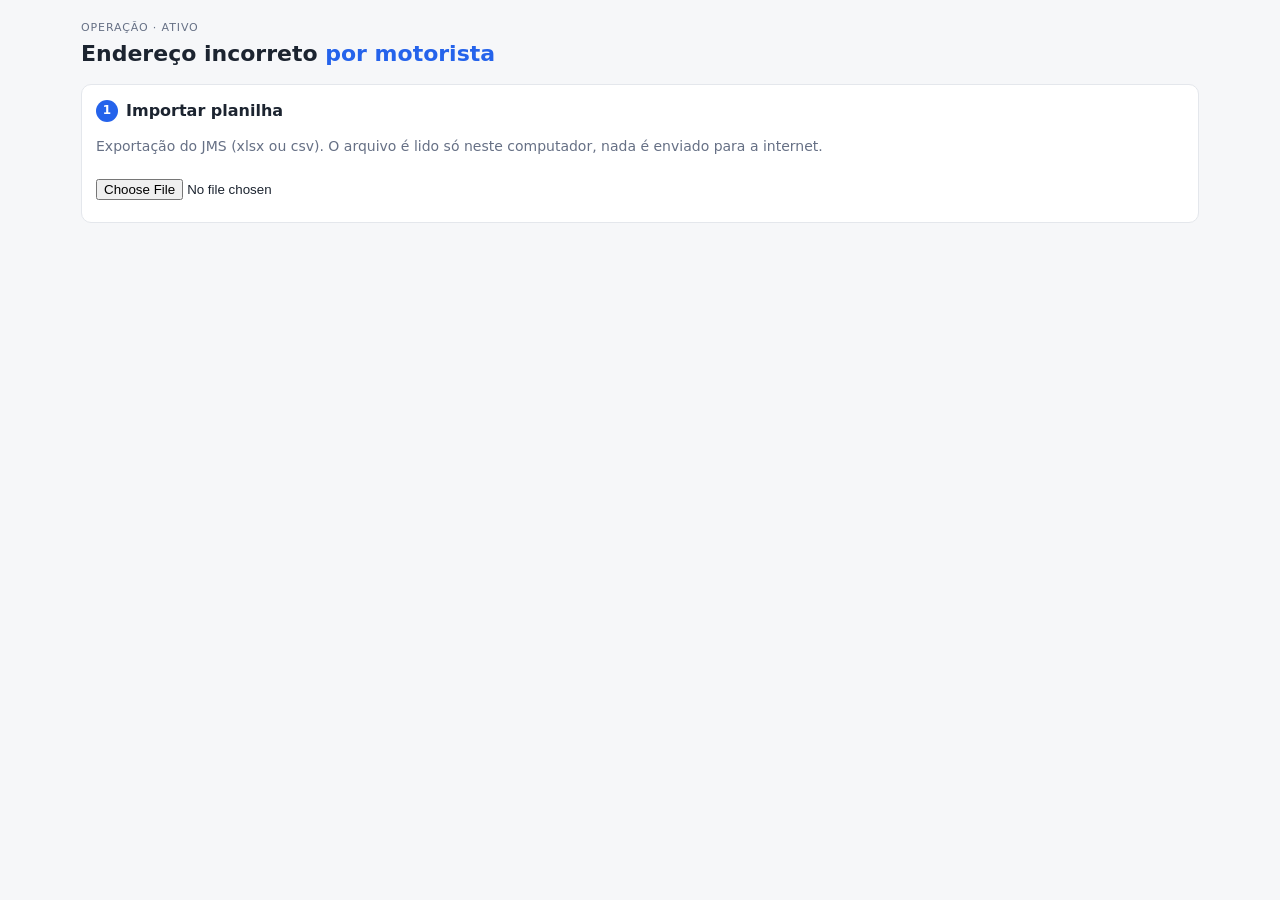
==== index.html @ 27db0c3b "Ativo: endereço incorreto por motorista com busca de telefone no JMS Co-Authored-By: Claude Sonnet 5" ====
<!doctype html>
<html lang="pt-BR">
<head>
<meta charset="UTF-8" />
<meta name="viewport" content="width=device-width, initial-scale=1.0" />
<title>Ativo · Endereço incorreto</title>
<link rel="icon" href="data:image/svg+xml,<svg xmlns=%22http://www.w3.org/2000/svg%22 viewBox=%220 0 100 100%22><text y=%22.9em%22 font-size=%2290%22>📞</text></svg>" />
<link rel="stylesheet" href="styles.css" />
</head>
<body>
<main>
  <header class="top">
    <div>
      <span class="eyebrow">Operação · Ativo</span>
      <h1>Endereço incorreto <span class="accent">por motorista</span></h1>
    </div>
    <button class="btn ghost danger" id="btnReset" hidden>Limpar tudo</button>
  </header>

  <section class="card" id="step1">
    <h2><span class="n">1</span> Importar planilha</h2>
    <p class="mut">Exportação do JMS (xlsx ou csv). O arquivo é lido só neste computador, nada é enviado para a internet.</p>
    <input type="file" id="file" accept=".xlsx,.xls,.csv" />
    <div id="fileInfo" class="mut"></div>
  </section>

  <section id="painel" hidden>
    <div class="stats" id="stats"></div>

    <section class="card">
      <h2>Ranking de ofensores</h2>
      <table id="rank"></table>
    </section>

    <section class="card">
      <h2><span class="n">2</span> Buscar telefones no JMS</h2>
      <ol class="steps">
        <li><b>Uma vez por computador:</b> arraste este botão para a barra de favoritos do Chrome →
          <a id="bookmarklet" class="bm" href="#">📞 Ativo JMS</a>
          <span class="mut">(se a barra estiver oculta: Ctrl+Shift+B)</span></li>
        <li><button class="btn" id="btnCopiar">Copiar códigos pendentes (<span id="qtdPend">0</span>)</button></li>
        <li>No JMS, abra <b>Operação → Rastreamento do pacote</b> e clique no favorito <b>Ativo JMS</b>. Cole os códigos e clique <b>Iniciar</b>.</li>
        <li>Ao terminar, clique <b>Copiar resultado</b> e cole aqui:
          <textarea id="colar" placeholder="Cole aqui o resultado copiado do JMS"></textarea>
          <button class="btn" id="btnImportar">Importar resultado</button>
          <span id="importInfo" class="mut"></span></li>
      </ol>
    </section>

    <section class="card">
      <h2><span class="n">3</span> Mensagem padrão</h2>
      <p class="mut">Variáveis: <code>{primeiro_nome}</code> <code>{codigo}</code> <code>{endereco}</code> <code>{bairro}</code> <code>{cidade}</code></p>
      <textarea id="modelo" rows="4"></textarea>
    </section>

    <section class="card">
      <div class="bar">
        <h2><span class="n">4</span> Lista por motorista</h2>
        <div class="actions">
          <input id="q" placeholder="Filtrar: código, cliente, telefone, motorista…" />
          <select id="fStatus">
            <option value="">Todos</option>
            <option value="ok">Com telefone</option>
            <option value="sem">Sem telefone / erro</option>
            <option value="pend">Não consultados</option>
            <option value="aviso">Verificar telefone</option>
            <option value="feito">Já enviados</option>
          </select>
          <button class="btn" id="btnExcel">Exportar Excel</button>
        </div>
      </div>
      <div id="lista"></div>
    </section>
  </section>
</main>
<div id="toast" class="toast"></div>
<script src="vendor/xlsx.full.min.js"></script>
<script src="bookmarklet.js"></script>
<script src="app.js"></script>
</body>
</html>
---- styles.css ----
:root{--bg:#f6f7f9;--card:#fff;--tx:#1c2430;--mut:#667085;--bd:#e4e7ec;--ac:#2563eb;--ok:#15803d;--er:#b42318;--warn:#b45309}
@media(prefers-color-scheme:dark){:root{--bg:#12161c;--card:#1b212a;--tx:#e8ecf1;--mut:#98a2b3;--bd:#2c3542;--ac:#5b8def;--ok:#4ade80;--er:#f87171;--warn:#fbbf24}}
*{box-sizing:border-box}
body{margin:0;background:var(--bg);color:var(--tx);font:14px/1.45 system-ui,sans-serif}
main{max-width:1150px;margin:0 auto;padding:16px}
h1{font-size:22px;margin:2px 0 0}h2{font-size:16px;margin:0 0 8px;display:flex;align-items:center;gap:8px}
.eyebrow{font-size:11px;text-transform:uppercase;letter-spacing:.08em;color:var(--mut)}
.accent{color:var(--ac)}
.top{display:flex;justify-content:space-between;align-items:flex-end;margin-bottom:14px}
.card{background:var(--card);border:1px solid var(--bd);border-radius:10px;padding:14px;margin-bottom:14px}
.n{background:var(--ac);color:#fff;border-radius:50%;width:22px;height:22px;display:inline-grid;place-items:center;font-size:12px}
.mut{color:var(--mut)}.ok{color:var(--ok)}.er{color:var(--er)}.warn{color:var(--warn)}
code{background:var(--bg);padding:1px 5px;border-radius:4px;font-size:12px}
.stats{display:grid;grid-template-columns:repeat(auto-fit,minmax(140px,1fr));gap:10px;margin-bottom:14px}
.stat{background:var(--card);border:1px solid var(--bd);border-radius:10px;padding:10px 14px}
.stat b{display:block;font-size:24px}.stat span{color:var(--mut);font-size:12px}
table{width:100%;border-collapse:collapse}
td,th{padding:6px 8px;border-bottom:1px solid var(--bd);text-align:left;vertical-align:top}
th{color:var(--mut);font-weight:600;font-size:12px}
.meter{height:8px;background:var(--ac);border-radius:4px;min-width:2px}
.btn{background:var(--ac);color:#fff;border:1px solid var(--ac);border-radius:6px;padding:7px 12px;cursor:pointer;font-size:13px}
.btn.ghost{background:transparent;color:var(--ac)}
.btn.danger{color:var(--er);border-color:var(--er)}
.mini{background:transparent;color:var(--ac);border:1px solid var(--bd);border-radius:6px;padding:3px 8px;cursor:pointer;font-size:12px;margin:0 3px 3px 0}
.mini:hover{border-color:var(--ac)}
textarea,input[type=text],input:not([type]),select{width:100%;padding:8px 10px;border:1px solid var(--bd);border-radius:6px;background:var(--card);color:var(--tx);font:inherit}
textarea{margin:6px 0;min-height:70px;resize:vertical}
input[type=file]{padding:8px 0}
.steps{padding-left:20px;margin:0}.steps li{margin-bottom:12px}
.bm{display:inline-block;background:var(--ac);color:#fff;padding:5px 12px;border-radius:16px;text-decoration:none;cursor:grab;font-weight:600}
.bar{display:flex;justify-content:space-between;gap:10px;flex-wrap:wrap;align-items:center;margin-bottom:8px}
.actions{display:flex;gap:8px;flex-wrap:wrap;flex:1;justify-content:flex-end}
.actions input{max-width:320px}.actions select{width:auto}
details.drv{border:1px solid var(--bd);border-radius:8px;margin-bottom:10px}
details.drv>summary{cursor:pointer;padding:10px 12px;display:flex;justify-content:space-between;gap:8px;font-weight:600}
.wrap{overflow-x:auto;padding:0 8px 8px}
tr.feito{opacity:.45}
.toast{position:fixed;bottom:18px;left:50%;transform:translateX(-50%);background:#101828;color:#fff;padding:8px 16px;border-radius:8px;opacity:0;transition:opacity .2s;pointer-events:none}
.toast.show{opacity:1}
@media(max-width:700px){.top{flex-direction:column;align-items:flex-start;gap:8px}}
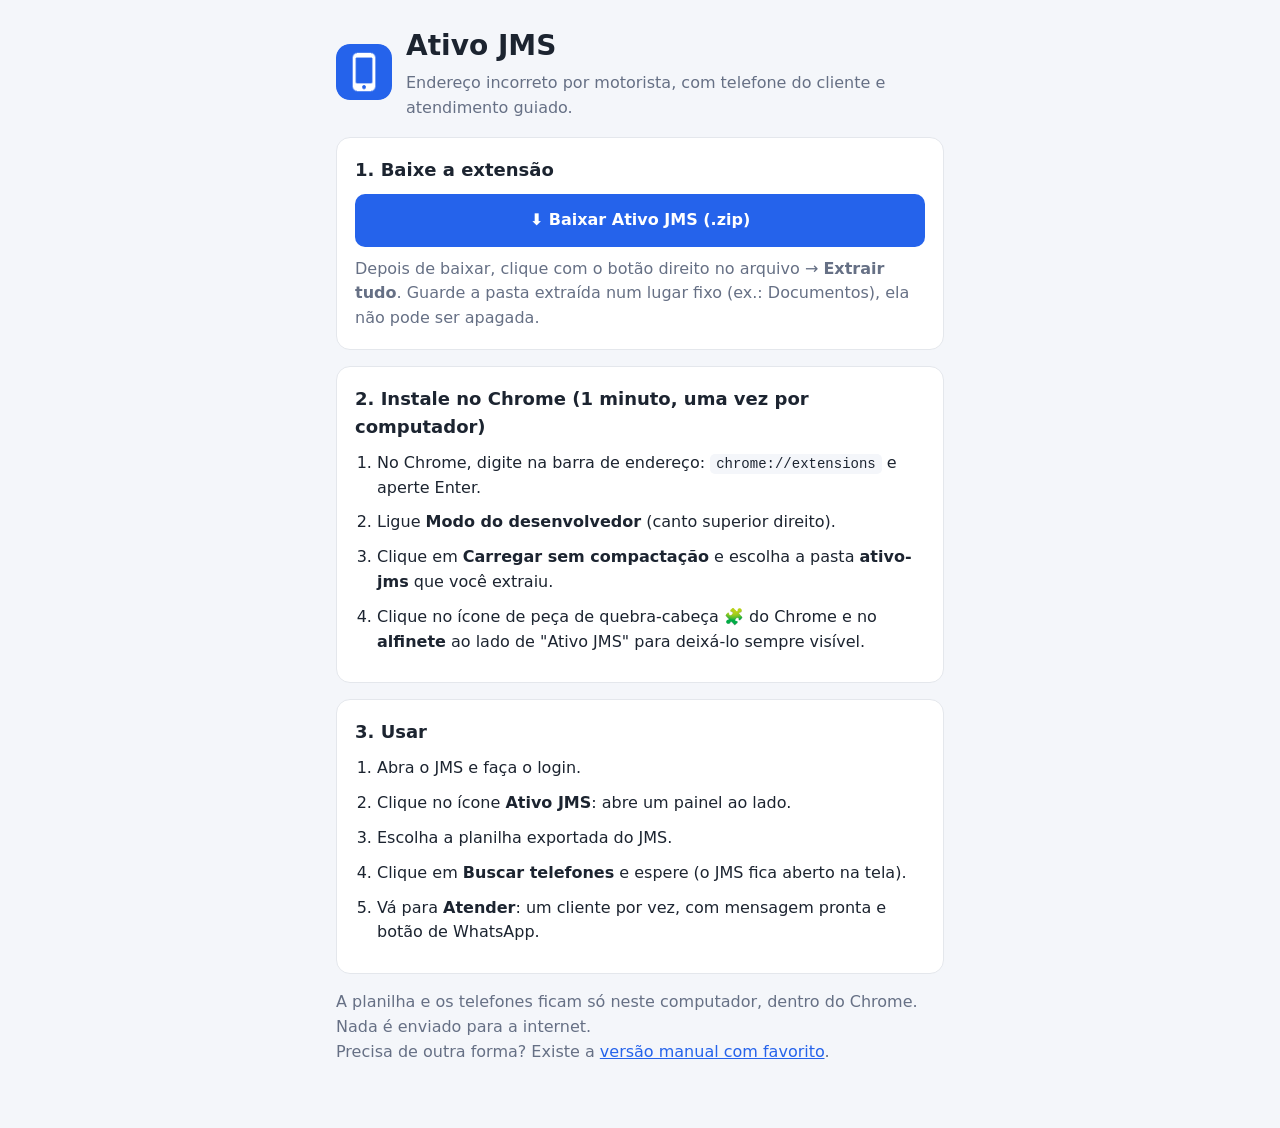
==== commit 4e4aec24: "Extensão Chrome com painel lateral e modo de atendimento; versão manual movida para /manual Co-Autho" ====
--- a/index.html
+++ b/index.html
@@ -3,79 +3,58 @@
 <head>
 <meta charset="UTF-8" />
 <meta name="viewport" content="width=device-width, initial-scale=1.0" />
-<title>Ativo · Endereço incorreto</title>
-<link rel="icon" href="data:image/svg+xml,<svg xmlns=%22http://www.w3.org/2000/svg%22 viewBox=%220 0 100 100%22><text y=%22.9em%22 font-size=%2290%22>📞</text></svg>" />
-<link rel="stylesheet" href="styles.css" />
+<title>Ativo JMS · Instalar</title>
+<link rel="icon" href="extensao/icons/48.png" />
+<style>
+:root{--bg:#f4f6fa;--card:#fff;--tx:#1c2430;--mut:#667085;--bd:#e4e7ec;--ac:#2563eb;--ac2:#1d4ed8}
+@media(prefers-color-scheme:dark){:root{--bg:#12161c;--card:#1b212a;--tx:#e8ecf1;--mut:#98a2b3;--bd:#2c3542;--ac:#5b8def;--ac2:#7aa2f7}}
+*{box-sizing:border-box}
+body{margin:0;background:var(--bg);color:var(--tx);font:16px/1.55 system-ui,sans-serif}
+main{max-width:640px;margin:0 auto;padding:24px 16px 48px}
+h1{font-size:28px;margin:0 0 4px}h2{font-size:18px;margin:0 0 10px}
+.mut{color:var(--mut)}
+.card{background:var(--card);border:1px solid var(--bd);border-radius:14px;padding:18px;margin:16px 0}
+.btn{display:block;text-align:center;background:var(--ac);color:#fff;text-decoration:none;font-weight:700;padding:14px;border-radius:10px}
+.btn:hover{background:var(--ac2)}
+ol{padding-left:22px;margin:0}li{margin-bottom:10px}
+code{background:var(--bg);padding:2px 6px;border-radius:5px;font-size:14px;user-select:all}
+.hero{display:flex;gap:14px;align-items:center;margin-bottom:8px}.hero img{width:56px;height:56px;border-radius:14px}
+a{color:var(--ac)}
+</style>
 </head>
 <body>
 <main>
-  <header class="top">
-    <div>
-      <span class="eyebrow">Operação · Ativo</span>
-      <h1>Endereço incorreto <span class="accent">por motorista</span></h1>
-    </div>
-    <button class="btn ghost danger" id="btnReset" hidden>Limpar tudo</button>
-  </header>
+  <div class="hero"><img src="extensao/icons/128.png" alt="" /><div><h1>Ativo JMS</h1><div class="mut">Endereço incorreto por motorista, com telefone do cliente e atendimento guiado.</div></div></div>
 
-  <section class="card" id="step1">
-    <h2><span class="n">1</span> Importar planilha</h2>
-    <p class="mut">Exportação do JMS (xlsx ou csv). O arquivo é lido só neste computador, nada é enviado para a internet.</p>
-    <input type="file" id="file" accept=".xlsx,.xls,.csv" />
-    <div id="fileInfo" class="mut"></div>
-  </section>
+  <div class="card">
+    <h2>1. Baixe a extensão</h2>
+    <a class="btn" href="ativo-jms-extensao.zip" download>⬇ Baixar Ativo JMS (.zip)</a>
+    <p class="mut" style="margin:10px 0 0">Depois de baixar, clique com o botão direito no arquivo → <b>Extrair tudo</b>. Guarde a pasta extraída num lugar fixo (ex.: Documentos), ela não pode ser apagada.</p>
+  </div>
 
-  <section id="painel" hidden>
-    <div class="stats" id="stats"></div>
+  <div class="card">
+    <h2>2. Instale no Chrome (1 minuto, uma vez por computador)</h2>
+    <ol>
+      <li>No Chrome, digite na barra de endereço: <code>chrome://extensions</code> e aperte Enter.</li>
+      <li>Ligue <b>Modo do desenvolvedor</b> (canto superior direito).</li>
+      <li>Clique em <b>Carregar sem compactação</b> e escolha a pasta <b>ativo-jms</b> que você extraiu.</li>
+      <li>Clique no ícone de peça de quebra-cabeça 🧩 do Chrome e no <b>alfinete</b> ao lado de "Ativo JMS" para deixá-lo sempre visível.</li>
+    </ol>
+  </div>
 
-    <section class="card">
-      <h2>Ranking de ofensores</h2>
-      <table id="rank"></table>
-    </section>
+  <div class="card">
+    <h2>3. Usar</h2>
+    <ol>
+      <li>Abra o JMS e faça o login.</li>
+      <li>Clique no ícone <b>Ativo JMS</b>: abre um painel ao lado.</li>
+      <li>Escolha a planilha exportada do JMS.</li>
+      <li>Clique em <b>Buscar telefones</b> e espere (o JMS fica aberto na tela).</li>
+      <li>Vá para <b>Atender</b>: um cliente por vez, com mensagem pronta e botão de WhatsApp.</li>
+    </ol>
+  </div>
 
-    <section class="card">
-      <h2><span class="n">2</span> Buscar telefones no JMS</h2>
-      <ol class="steps">
-        <li><b>Uma vez por computador:</b> arraste este botão para a barra de favoritos do Chrome →
-          <a id="bookmarklet" class="bm" href="#">📞 Ativo JMS</a>
-          <span class="mut">(se a barra estiver oculta: Ctrl+Shift+B)</span></li>
-        <li><button class="btn" id="btnCopiar">Copiar códigos pendentes (<span id="qtdPend">0</span>)</button></li>
-        <li>No JMS, abra <b>Operação → Rastreamento do pacote</b> e clique no favorito <b>Ativo JMS</b>. Cole os códigos e clique <b>Iniciar</b>.</li>
-        <li>Ao terminar, clique <b>Copiar resultado</b> e cole aqui:
-          <textarea id="colar" placeholder="Cole aqui o resultado copiado do JMS"></textarea>
-          <button class="btn" id="btnImportar">Importar resultado</button>
-          <span id="importInfo" class="mut"></span></li>
-      </ol>
-    </section>
-
-    <section class="card">
-      <h2><span class="n">3</span> Mensagem padrão</h2>
-      <p class="mut">Variáveis: <code>{primeiro_nome}</code> <code>{codigo}</code> <code>{endereco}</code> <code>{bairro}</code> <code>{cidade}</code></p>
-      <textarea id="modelo" rows="4"></textarea>
-    </section>
-
-    <section class="card">
-      <div class="bar">
-        <h2><span class="n">4</span> Lista por motorista</h2>
-        <div class="actions">
-          <input id="q" placeholder="Filtrar: código, cliente, telefone, motorista…" />
-          <select id="fStatus">
-            <option value="">Todos</option>
-            <option value="ok">Com telefone</option>
-            <option value="sem">Sem telefone / erro</option>
-            <option value="pend">Não consultados</option>
-            <option value="aviso">Verificar telefone</option>
-            <option value="feito">Já enviados</option>
-          </select>
-          <button class="btn" id="btnExcel">Exportar Excel</button>
-        </div>
-      </div>
-      <div id="lista"></div>
-    </section>
-  </section>
+  <p class="mut">A planilha e os telefones ficam só neste computador, dentro do Chrome. Nada é enviado para a internet.<br>
+  Precisa de outra forma? Existe a <a href="manual/">versão manual com favorito</a>.</p>
 </main>
-<div id="toast" class="toast"></div>
-<script src="vendor/xlsx.full.min.js"></script>
-<script src="bookmarklet.js"></script>
-<script src="app.js"></script>
 </body>
 </html>
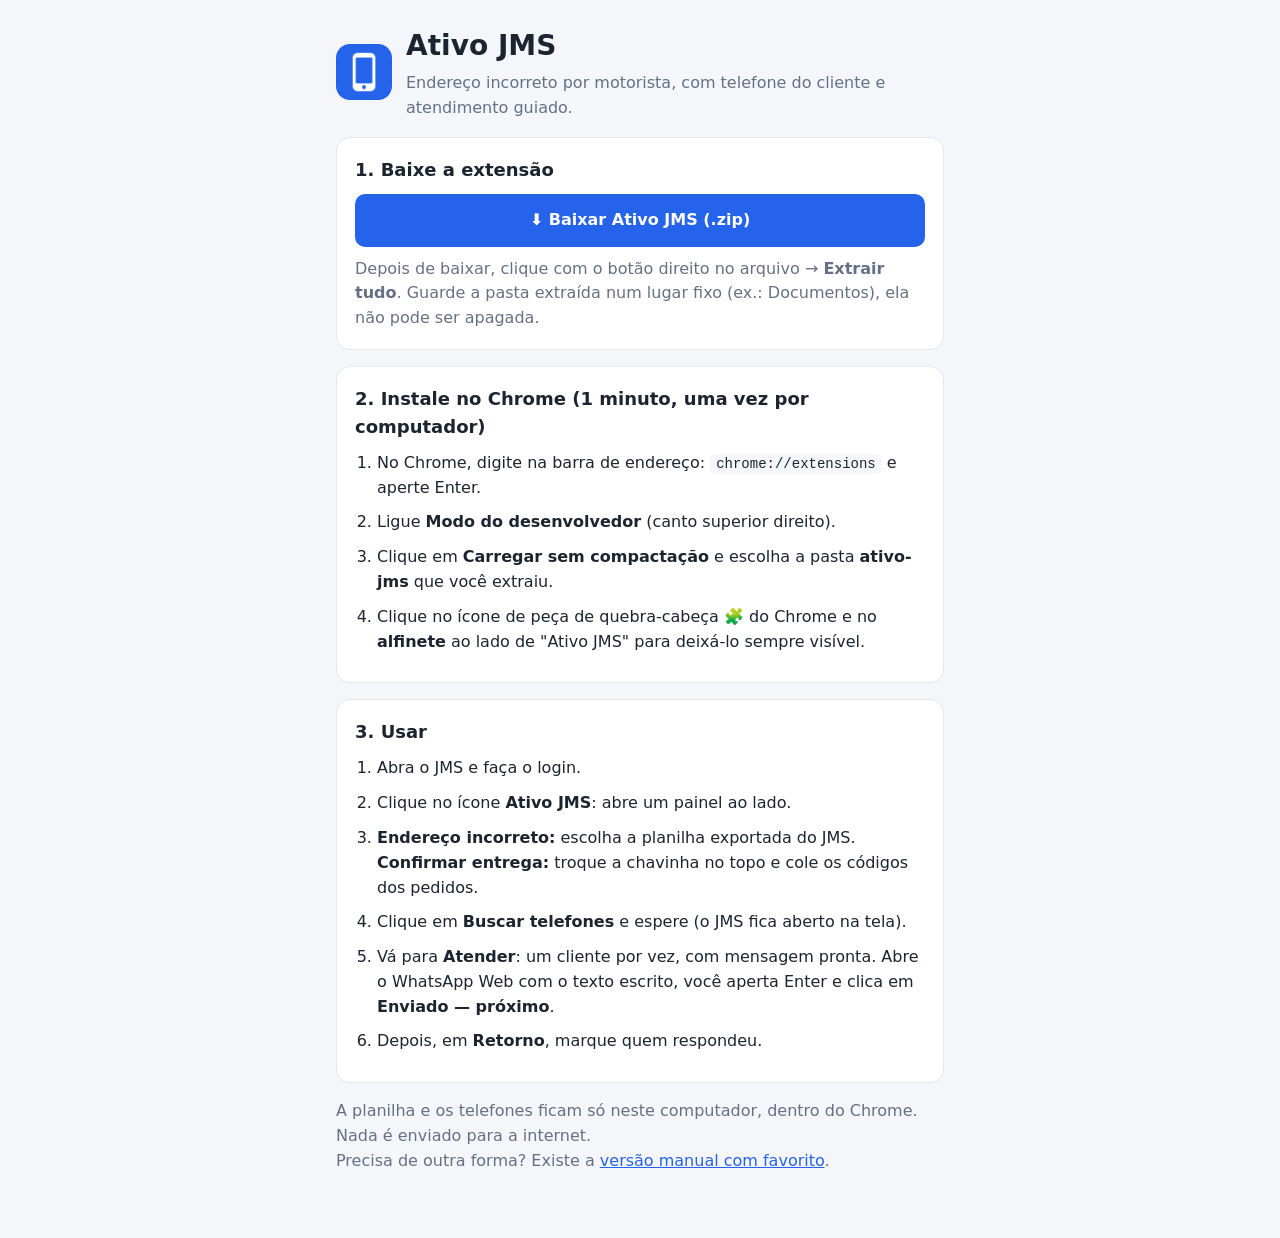
==== commit 16ac50f2: "Modo confirmação de entrega (colar códigos), WhatsApp Web direto e mensagem sem nome Co-Authored-By:" ====
--- a/index.html
+++ b/index.html
@@ -47,9 +47,10 @@
     <ol>
       <li>Abra o JMS e faça o login.</li>
       <li>Clique no ícone <b>Ativo JMS</b>: abre um painel ao lado.</li>
-      <li>Escolha a planilha exportada do JMS.</li>
+      <li><b>Endereço incorreto:</b> escolha a planilha exportada do JMS. <b>Confirmar entrega:</b> troque a chavinha no topo e cole os códigos dos pedidos.</li>
       <li>Clique em <b>Buscar telefones</b> e espere (o JMS fica aberto na tela).</li>
-      <li>Vá para <b>Atender</b>: um cliente por vez, com mensagem pronta e botão de WhatsApp.</li>
+      <li>Vá para <b>Atender</b>: um cliente por vez, com mensagem pronta. Abre o WhatsApp Web com o texto escrito, você aperta Enter e clica em <b>Enviado — próximo</b>.</li>
+      <li>Depois, em <b>Retorno</b>, marque quem respondeu.</li>
     </ol>
   </div>
 
